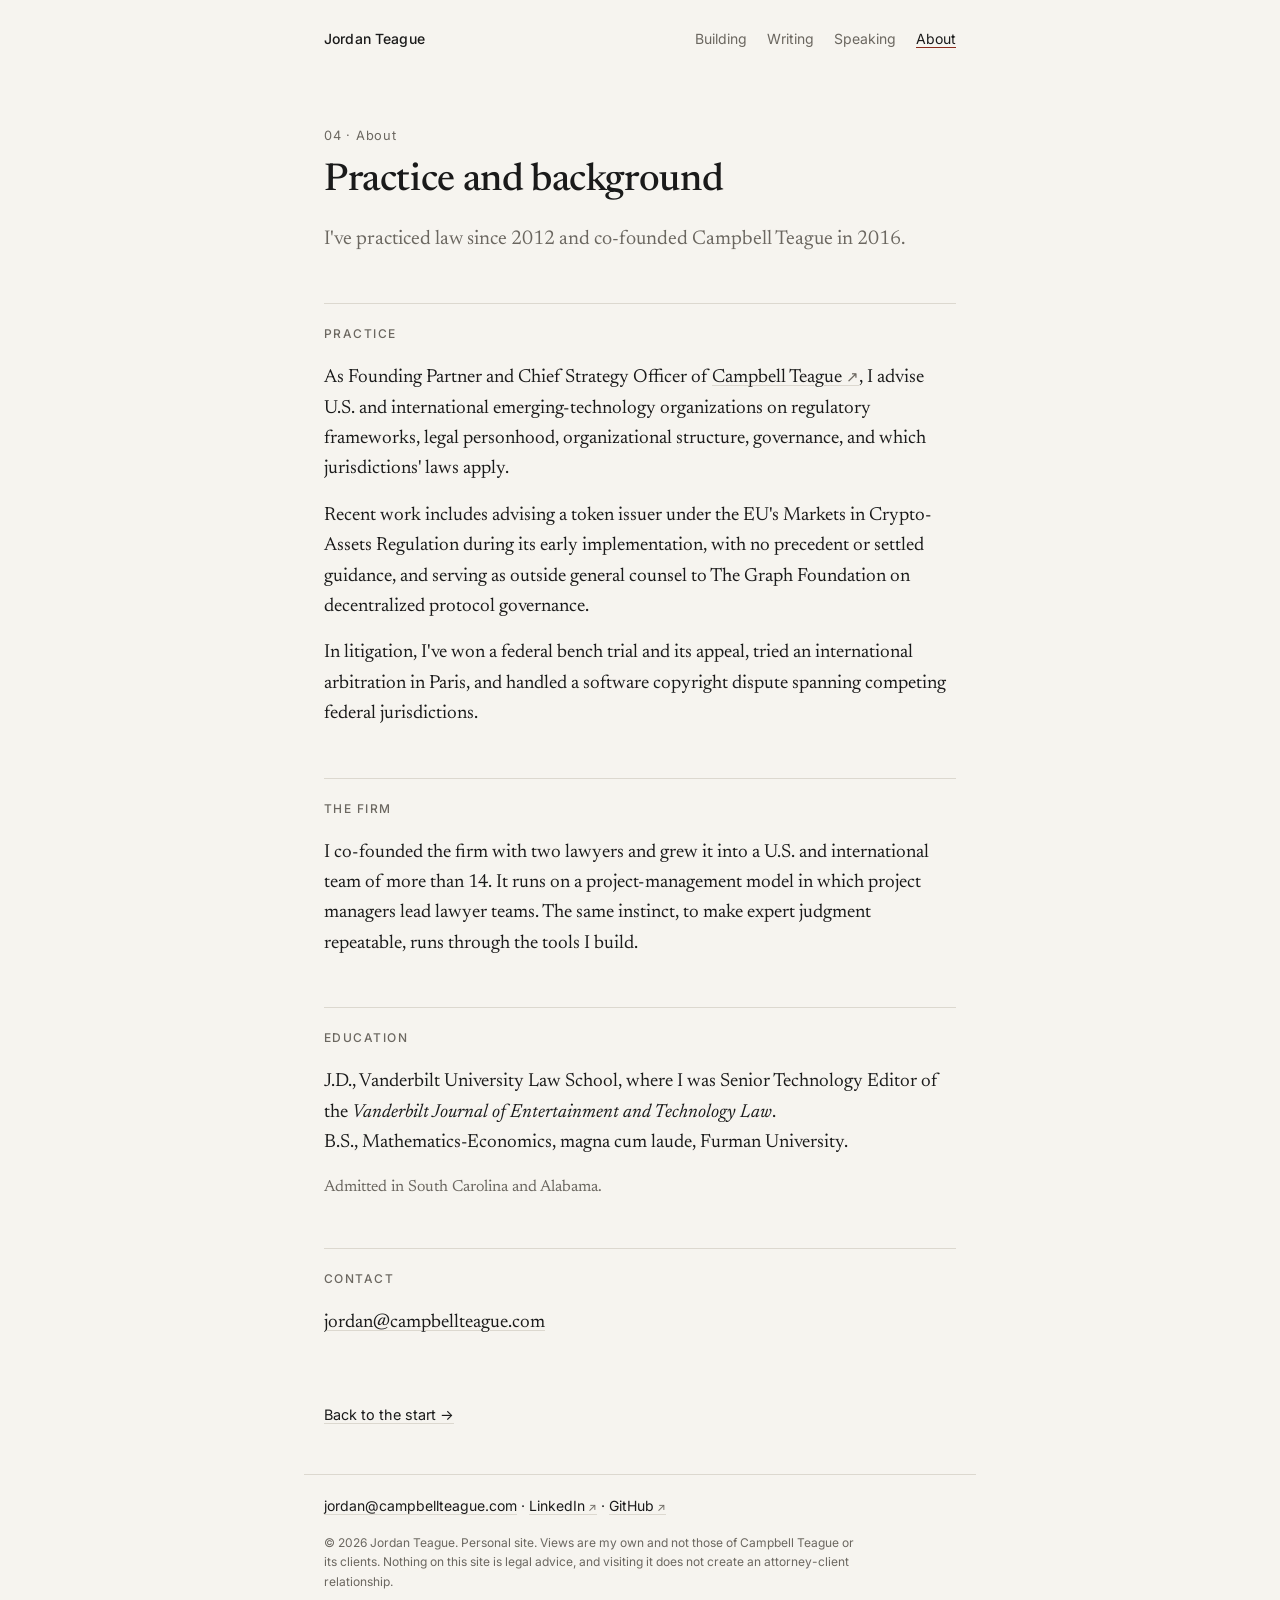
==== about/index.html @ 4590d4e0 "Rework into multi-page layout with numbered sections Co-Authored-By: Claude Opus 5.5 <noreply@anthro" ====
<!doctype html>
<html lang="en">
<head>
<meta charset="utf-8">
<meta name="viewport" content="width=device-width, initial-scale=1">
<title>About · Jordan Teague</title>
<meta name="description" content="Jordan Teague's practice and background.">
<meta name="theme-color" content="#f6f4ef">
<meta property="og:title" content="About · Jordan Teague">
<meta property="og:description" content="Jordan Teague's practice and background.">
<meta property="og:url" content="https://jordanteague.com/about/">
<meta property="og:type" content="website">
<link rel="canonical" href="https://jordanteague.com/about/">
<link rel="icon" href="data:image/svg+xml,%3Csvg xmlns='http://www.w3.org/2000/svg' viewBox='0 0 32 32'%3E%3Crect width='32' height='32' rx='6' fill='%231a1a1a'/%3E%3Ctext x='16' y='22' font-family='Georgia,serif' font-size='17' fill='%23f6f4ef' text-anchor='middle'%3EJT%3C/text%3E%3C/svg%3E">
<link rel="preconnect" href="https://fonts.googleapis.com">
<link rel="preconnect" href="https://fonts.gstatic.com" crossorigin>
<link href="https://fonts.googleapis.com/css2?family=Newsreader:ital,opsz,wght@0,6..72,400;0,6..72,500;1,6..72,400&family=Inter:wght@400;500&display=swap" rel="stylesheet">
<link rel="stylesheet" href="../style.css">
</head>
<body>
<a class="skip" href="#main">Skip to content</a>
<header class="site">
  <a class="name" href="../">Jordan Teague</a>
  <nav><a href="../building/">Building</a><a href="../writing/">Writing</a><a href="../speaking/">Speaking</a><a href="../about/" aria-current="page">About</a></nav>
</header>
<main id="main">
<p class="eyebrow">04 · About</p>
<h1>Practice and background</h1>
<p class="intro">I've practiced law since 2012 and co-founded Campbell Teague in 2016.</p>
<h2>Practice</h2>
<p>As Founding Partner and Chief Strategy Officer of <a href="https://campbellteague.com/jordan-teague/">Campbell Teague<span class="ext" aria-hidden="true"> ↗</span></a>, I advise U.S. and international emerging-technology organizations on regulatory frameworks, legal personhood, organizational structure, governance, and which jurisdictions' laws apply.</p>
<p>Recent work includes advising a token issuer under the EU's Markets in Crypto-Assets Regulation during its early implementation, with no precedent or settled guidance, and serving as outside general counsel to The Graph Foundation on decentralized protocol governance.</p>
<p>In litigation, I've won a federal bench trial and its appeal, tried an international arbitration in Paris, and handled a software copyright dispute spanning competing federal jurisdictions.</p>

<h2>The firm</h2>
<p>I co-founded the firm with two lawyers and grew it into a U.S. and international team of more than 14. It runs on a project-management model in which project managers lead lawyer teams. The same instinct, to make expert judgment repeatable, runs through the tools I build.</p>

<h2>Education</h2>
<p>J.D., Vanderbilt University Law School, where I was Senior Technology Editor of the <i>Vanderbilt Journal of Entertainment and Technology Law</i>.<br>B.S., Mathematics-Economics, magna cum laude, Furman University.</p>
<p class="aside">Admitted in South Carolina and Alabama.</p>

<h2>Contact</h2>
<p><a href="mailto:jordan@campbellteague.com">jordan@campbellteague.com</a></p>

<nav class="pager"><a href="../">Back to the start →</a></nav>
</main>
<footer class="site">
  <p><a href="mailto:jordan@campbellteague.com">jordan@campbellteague.com</a> · <a href="https://www.linkedin.com/in/jordanteague">LinkedIn<span class="ext" aria-hidden="true"> ↗</span></a> · <a href="https://github.com/jordanteague">GitHub<span class="ext" aria-hidden="true"> ↗</span></a></p>
  <p class="fine">© 2026 Jordan Teague. Personal site. Views are my own and not those of Campbell Teague or its clients. Nothing on this site is legal advice, and visiting it does not create an attorney-client relationship.</p>
</footer>
</body>
</html>
---- style.css ----
:root {
  --bg: #f6f4ef;
  --fg: #1a1a1a;
  --muted: #6b6760;
  --rule: #dcd8cf;
  --accent: #8a2c1d;
  --serif: "Newsreader", Georgia, "Times New Roman", serif;
  --sans: "Inter", -apple-system, BlinkMacSystemFont, "Segoe UI", sans-serif;
}
@media (prefers-color-scheme: dark) {
  :root { --bg: #151514; --fg: #e9e6df; --muted: #9a958c; --rule: #2d2c29; --accent: #e08a72; }
}
* { box-sizing: border-box; }
html { -webkit-text-size-adjust: 100%; }
body { margin: 0; background: var(--bg); color: var(--fg); font-family: var(--serif); font-size: 1.1875rem; line-height: 1.6; font-optical-sizing: auto; }
a { color: inherit; text-decoration: underline; text-decoration-color: var(--rule); text-underline-offset: .18em; text-decoration-thickness: 1px; transition: text-decoration-color .15s, color .15s; }
a:hover { text-decoration-color: var(--accent); }
.ext { color: var(--muted); font-size: .8em; }
.skip { position: absolute; left: -9999px; }
.skip:focus { left: 1rem; top: 1rem; background: var(--bg); padding: .5rem; }

header.site, main, footer.site { max-width: 42rem; margin: 0 auto; padding-left: 1.25rem; padding-right: 1.25rem; }
header.site { display: flex; flex-wrap: wrap; align-items: baseline; justify-content: space-between; gap: .5rem 1.5rem; padding-top: 1.75rem; padding-bottom: 1.75rem; font-family: var(--sans); font-size: .875rem; }
header.site .name { font-weight: 500; text-decoration: none; letter-spacing: .01em; }
header.site nav { display: flex; gap: 1.25rem; flex-wrap: wrap; }
header.site nav a { text-decoration: none; color: var(--muted); }
header.site nav a:hover, header.site nav a[aria-current] { color: var(--fg); }
header.site nav a[aria-current] { text-decoration: underline; text-decoration-color: var(--accent); }

main { padding-top: 3rem; padding-bottom: 3rem; }
h1 { font-weight: 500; font-size: 2.4rem; line-height: 1.15; letter-spacing: -.01em; margin: 0 0 1.25rem; }
h1.big { font-size: 2.75rem; margin-bottom: 1.75rem; }
h2 { font-family: var(--sans); font-weight: 500; font-size: .75rem; letter-spacing: .12em; text-transform: uppercase; color: var(--muted); margin: 3rem 0 1.25rem; padding-top: 1.25rem; border-top: 1px solid var(--rule); }
.eyebrow { font-family: var(--sans); font-size: .8rem; letter-spacing: .06em; color: var(--muted); margin: 0 0 .75rem; }
.intro { font-size: 1.25rem; color: var(--muted); margin-bottom: 1rem; }
p { margin: 0 0 1rem; }
ul { list-style: none; margin: 0; padding: 0; }
.aside { color: var(--muted); font-size: 1rem; }

.currently dl { display: grid; grid-template-columns: 7rem 1fr; gap: .6rem 1rem; margin: 0; }
.currently dt { font-weight: 500; }
.currently dd { margin: 0; }

.index li { border-bottom: 1px solid var(--rule); }
.index a { display: grid; grid-template-columns: 2.5rem 7rem 1fr; gap: 1rem; padding: .9rem 0; text-decoration: none; align-items: baseline; }
.index .num { font-family: var(--sans); font-size: .8rem; color: var(--muted); }
.index .sec { font-weight: 500; }
.index .desc { color: var(--muted); font-size: 1.05rem; }
.index a:hover .sec { color: var(--accent); }

.selected li { margin-bottom: 1rem; }
.selected .label, .pubs .meta { display: block; font-family: var(--sans); font-size: .78rem; color: var(--muted); margin: 0 0 .15rem; }

.project h2 { font-family: var(--serif); text-transform: none; letter-spacing: -.005em; font-size: 1.6rem; color: var(--fg); }
.project .meta { display: grid; grid-template-columns: 8rem 1fr; gap: .25rem 1rem; font-family: var(--sans); font-size: .85rem; margin: 0 0 1.25rem; padding: .75rem 0; border-top: 1px dashed var(--rule); border-bottom: 1px dashed var(--rule); }
.project .meta dt { color: var(--muted); }
.project .meta dd { margin: 0; }
.project .links { font-family: var(--sans); font-size: .9rem; }
.plain li { margin-bottom: .9rem; }

.pubs li { padding: 1.1rem 0; border-bottom: 1px solid var(--rule); }
.pubs li:first-child { padding-top: 0; }
.pubs .tag { font-family: var(--sans); font-size: .78rem; color: var(--muted); margin: .3rem 0 0; }
.pubs .title { font-weight: 400; }

.pager { margin-top: 4rem; font-family: var(--sans); font-size: .9rem; }
footer.site { padding-top: 1.25rem; padding-bottom: 3rem; font-family: var(--sans); font-size: .875rem; border-top: 1px solid var(--rule); }
footer.site .fine { color: var(--muted); font-size: .75rem; max-width: 34rem; }

@media (max-width: 560px) {
  body { font-size: 1.0625rem; }
  header.site, main, footer.site { padding-left: 1rem; padding-right: 1rem; }
  h1 { font-size: 2rem; } h1.big { font-size: 2.1rem; }
  .currently dl { grid-template-columns: 1fr; gap: 0; } .currently dd { margin-bottom: .75rem; }
  .index a { grid-template-columns: 2rem 1fr; } .index .desc { grid-column: 2; }
  .project .meta { grid-template-columns: 1fr; } .project .meta dd { margin-bottom: .4rem; }
}
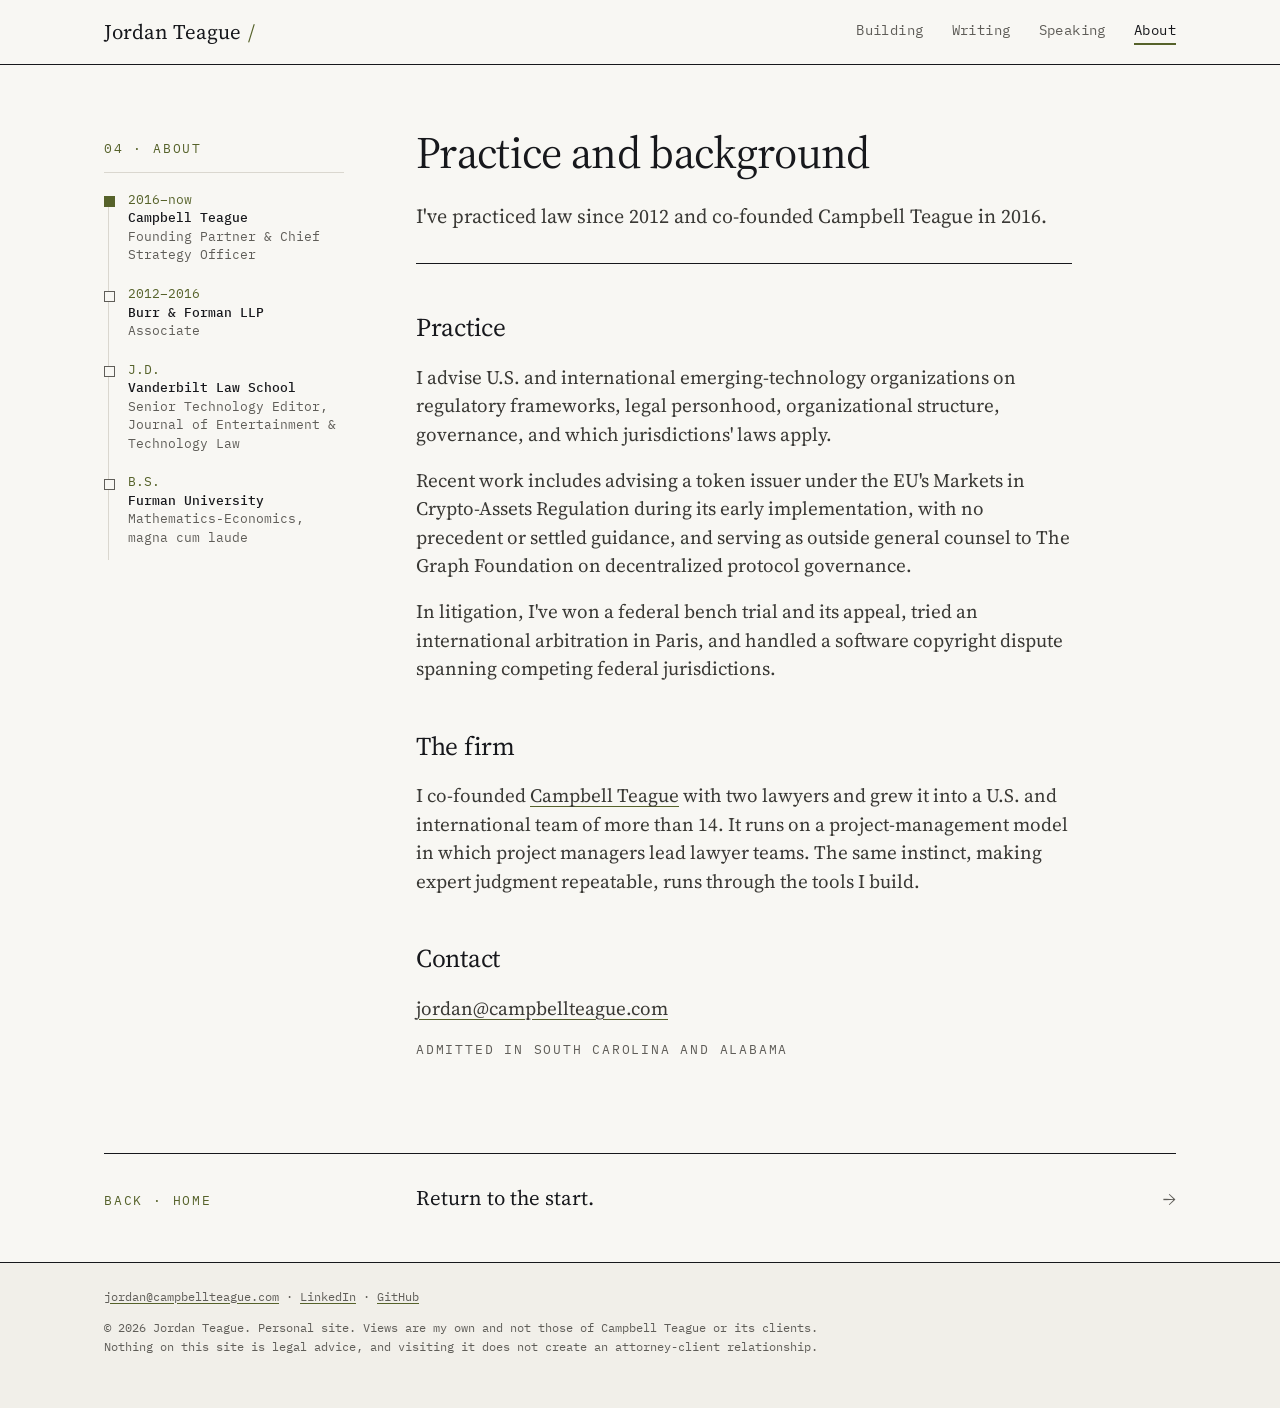
==== commit f3544a79: "Restyle: editorial serif + mono labels, left rail, next band Co-Authored-By: Claude Opus 5.5 <norepl" ====
--- a/about/index.html
+++ b/about/index.html
@@ -5,7 +5,7 @@
 <meta name="viewport" content="width=device-width, initial-scale=1">
 <title>About · Jordan Teague</title>
 <meta name="description" content="Jordan Teague's practice and background.">
-<meta name="theme-color" content="#f6f4ef">
+<meta name="theme-color" content="#f8f7f3">
 <meta property="og:title" content="About · Jordan Teague">
 <meta property="og:description" content="Jordan Teague's practice and background.">
 <meta property="og:url" content="https://jordanteague.com/about/">
@@ -14,39 +14,39 @@
 <link rel="icon" href="data:image/svg+xml,%3Csvg xmlns='http://www.w3.org/2000/svg' viewBox='0 0 32 32'%3E%3Crect width='32' height='32' rx='6' fill='%231a1a1a'/%3E%3Ctext x='16' y='22' font-family='Georgia,serif' font-size='17' fill='%23f6f4ef' text-anchor='middle'%3EJT%3C/text%3E%3C/svg%3E">
 <link rel="preconnect" href="https://fonts.googleapis.com">
 <link rel="preconnect" href="https://fonts.gstatic.com" crossorigin>
-<link href="https://fonts.googleapis.com/css2?family=Newsreader:ital,opsz,wght@0,6..72,400;0,6..72,500;1,6..72,400&family=Inter:wght@400;500&display=swap" rel="stylesheet">
+<link href="https://fonts.googleapis.com/css2?family=IBM+Plex+Mono:wght@400;500&family=Source+Serif+4:ital,opsz,wght@0,8..60,400;0,8..60,600;1,8..60,400&display=swap" rel="stylesheet">
 <link rel="stylesheet" href="../style.css">
 </head>
 <body>
 <a class="skip" href="#main">Skip to content</a>
-<header class="site">
-  <a class="name" href="../">Jordan Teague</a>
+<header class="site"><div class="wrap">
+  <a class="name" href="../">Jordan Teague<span class="slash" aria-hidden="true"> /</span></a>
   <nav><a href="../building/">Building</a><a href="../writing/">Writing</a><a href="../speaking/">Speaking</a><a href="../about/" aria-current="page">About</a></nav>
-</header>
-<main id="main">
-<p class="eyebrow">04 · About</p>
-<h1>Practice and background</h1>
-<p class="intro">I've practiced law since 2012 and co-founded Campbell Teague in 2016.</p>
+</div></header>
+<main id="main" class="wrap">
+<div class="page">
+  <aside class="rail"><p class="label accent">04 · About</p><p class="rail-note"><ul class="timeline"><li class="on"><span class="yr">2016–now</span><b>Campbell Teague</b><span>Founding Partner & Chief Strategy Officer</span></li><li class=""><span class="yr">2012–2016</span><b>Burr &amp; Forman LLP</b><span>Associate</span></li><li class=""><span class="yr">J.D.</span><b>Vanderbilt Law School</b><span>Senior Technology Editor, Journal of Entertainment &amp; Technology Law</span></li><li class=""><span class="yr">B.S.</span><b>Furman University</b><span>Mathematics-Economics, magna cum laude</span></li></ul></p></aside>
+  <div class="col">
+    <h1>Practice and background</h1>
+    <p class="lead">I've practiced law since 2012 and co-founded Campbell Teague in 2016.</p>
+    
 <h2>Practice</h2>
-<p>As Founding Partner and Chief Strategy Officer of <a href="https://campbellteague.com/jordan-teague/">Campbell Teague<span class="ext" aria-hidden="true"> ↗</span></a>, I advise U.S. and international emerging-technology organizations on regulatory frameworks, legal personhood, organizational structure, governance, and which jurisdictions' laws apply.</p>
+<p>I advise U.S. and international emerging-technology organizations on regulatory frameworks, legal personhood, organizational structure, governance, and which jurisdictions' laws apply.</p>
 <p>Recent work includes advising a token issuer under the EU's Markets in Crypto-Assets Regulation during its early implementation, with no precedent or settled guidance, and serving as outside general counsel to The Graph Foundation on decentralized protocol governance.</p>
 <p>In litigation, I've won a federal bench trial and its appeal, tried an international arbitration in Paris, and handled a software copyright dispute spanning competing federal jurisdictions.</p>
-
 <h2>The firm</h2>
-<p>I co-founded the firm with two lawyers and grew it into a U.S. and international team of more than 14. It runs on a project-management model in which project managers lead lawyer teams. The same instinct, to make expert judgment repeatable, runs through the tools I build.</p>
-
-<h2>Education</h2>
-<p>J.D., Vanderbilt University Law School, where I was Senior Technology Editor of the <i>Vanderbilt Journal of Entertainment and Technology Law</i>.<br>B.S., Mathematics-Economics, magna cum laude, Furman University.</p>
-<p class="aside">Admitted in South Carolina and Alabama.</p>
-
+<p>I co-founded <a href="https://campbellteague.com/jordan-teague/">Campbell Teague</a> with two lawyers and grew it into a U.S. and international team of more than 14. It runs on a project-management model in which project managers lead lawyer teams. The same instinct, making expert judgment repeatable, runs through the tools I build.</p>
 <h2>Contact</h2>
 <p><a href="mailto:jordan@campbellteague.com">jordan@campbellteague.com</a></p>
+<p class="label">Admitted in South Carolina and Alabama</p>
 
-<nav class="pager"><a href="../">Back to the start →</a></nav>
+  </div>
+</div>
+<a class="next" href="../"><span class="label accent">Back · Home</span><span class="teaser">Return to the start.</span><span class="arrow" aria-hidden="true">→</span></a>
 </main>
-<footer class="site">
-  <p><a href="mailto:jordan@campbellteague.com">jordan@campbellteague.com</a> · <a href="https://www.linkedin.com/in/jordanteague">LinkedIn<span class="ext" aria-hidden="true"> ↗</span></a> · <a href="https://github.com/jordanteague">GitHub<span class="ext" aria-hidden="true"> ↗</span></a></p>
-  <p class="fine">© 2026 Jordan Teague. Personal site. Views are my own and not those of Campbell Teague or its clients. Nothing on this site is legal advice, and visiting it does not create an attorney-client relationship.</p>
-</footer>
+<footer class="site"><div class="wrap">
+  <p><a href="mailto:jordan@campbellteague.com">jordan@campbellteague.com</a> · <a href="https://www.linkedin.com/in/jordanteague">LinkedIn</a> · <a href="https://github.com/jordanteague">GitHub</a></p>
+  <p>© 2026 Jordan Teague. Personal site. Views are my own and not those of Campbell Teague or its clients. Nothing on this site is legal advice, and visiting it does not create an attorney-client relationship.</p>
+</div></footer>
 </body>
 </html>
--- a/style.css
+++ b/style.css
@@ -1,77 +1,120 @@
 :root {
-  --bg: #f6f4ef;
-  --fg: #1a1a1a;
-  --muted: #6b6760;
-  --rule: #dcd8cf;
-  --accent: #8a2c1d;
-  --serif: "Newsreader", Georgia, "Times New Roman", serif;
-  --sans: "Inter", -apple-system, BlinkMacSystemFont, "Segoe UI", sans-serif;
+  --bg: #f8f7f3;
+  --band: #f1efe9;
+  --ink: #17181c;
+  --body: #3a3935;
+  --muted: #5f5d58;
+  --hair: #dad7cf;
+  --accent: #56622a;
+  --serif: "Source Serif 4", Georgia, "Times New Roman", serif;
+  --mono: "IBM Plex Mono", ui-monospace, "SFMono-Regular", Menlo, monospace;
+  --wrap: 70rem;
 }
 @media (prefers-color-scheme: dark) {
-  :root { --bg: #151514; --fg: #e9e6df; --muted: #9a958c; --rule: #2d2c29; --accent: #e08a72; }
+  :root { --bg: #141513; --band: #1b1c19; --ink: #ecebe6; --body: #cfcdc6; --muted: #9b998f; --hair: #2e2f2a; --accent: #b3c17f; }
 }
 * { box-sizing: border-box; }
 html { -webkit-text-size-adjust: 100%; }
-body { margin: 0; background: var(--bg); color: var(--fg); font-family: var(--serif); font-size: 1.1875rem; line-height: 1.6; font-optical-sizing: auto; }
-a { color: inherit; text-decoration: underline; text-decoration-color: var(--rule); text-underline-offset: .18em; text-decoration-thickness: 1px; transition: text-decoration-color .15s, color .15s; }
-a:hover { text-decoration-color: var(--accent); }
-.ext { color: var(--muted); font-size: .8em; }
+body { margin: 0; background: var(--bg); color: var(--body); font-family: var(--serif); font-size: 1.1875rem; line-height: 1.5; font-optical-sizing: auto; }
+.wrap { max-width: var(--wrap); margin: 0 auto; padding: 0 1.5rem; }
+a { color: inherit; text-decoration: underline; text-decoration-color: var(--accent); text-decoration-thickness: 1px; text-underline-offset: .2em; }
+a:hover { color: var(--accent); }
+b, h1, h2 { color: var(--ink); font-weight: 600; }
 .skip { position: absolute; left: -9999px; }
-.skip:focus { left: 1rem; top: 1rem; background: var(--bg); padding: .5rem; }
+.skip:focus { left: 1rem; top: 1rem; background: var(--bg); padding: .5rem; z-index: 1; }
+p { margin: 0 0 1.1rem; }
+ul { list-style: none; margin: 0; padding: 0; }
 
-header.site, main, footer.site { max-width: 42rem; margin: 0 auto; padding-left: 1.25rem; padding-right: 1.25rem; }
-header.site { display: flex; flex-wrap: wrap; align-items: baseline; justify-content: space-between; gap: .5rem 1.5rem; padding-top: 1.75rem; padding-bottom: 1.75rem; font-family: var(--sans); font-size: .875rem; }
-header.site .name { font-weight: 500; text-decoration: none; letter-spacing: .01em; }
-header.site nav { display: flex; gap: 1.25rem; flex-wrap: wrap; }
-header.site nav a { text-decoration: none; color: var(--muted); }
-header.site nav a:hover, header.site nav a[aria-current] { color: var(--fg); }
-header.site nav a[aria-current] { text-decoration: underline; text-decoration-color: var(--accent); }
+.label { font-family: var(--mono); font-size: .8rem; letter-spacing: .14em; text-transform: uppercase; color: var(--muted); margin: 0 0 .9rem; }
+.accent { color: var(--accent); }
 
-main { padding-top: 3rem; padding-bottom: 3rem; }
-h1 { font-weight: 500; font-size: 2.4rem; line-height: 1.15; letter-spacing: -.01em; margin: 0 0 1.25rem; }
-h1.big { font-size: 2.75rem; margin-bottom: 1.75rem; }
-h2 { font-family: var(--sans); font-weight: 500; font-size: .75rem; letter-spacing: .12em; text-transform: uppercase; color: var(--muted); margin: 3rem 0 1.25rem; padding-top: 1.25rem; border-top: 1px solid var(--rule); }
-.eyebrow { font-family: var(--sans); font-size: .8rem; letter-spacing: .06em; color: var(--muted); margin: 0 0 .75rem; }
-.intro { font-size: 1.25rem; color: var(--muted); margin-bottom: 1rem; }
-p { margin: 0 0 1rem; }
-ul { list-style: none; margin: 0; padding: 0; }
-.aside { color: var(--muted); font-size: 1rem; }
+/* Header */
+header.site { border-bottom: 1px solid var(--ink); }
+header.site .wrap { display: flex; flex-wrap: wrap; justify-content: space-between; align-items: center; gap: .5rem 2rem; min-height: 4rem; padding-top: .75rem; padding-bottom: .75rem; }
+header.site .name { font-family: var(--serif); font-size: 1.3rem; color: var(--ink); text-decoration: none; }
+header.site .slash { color: var(--accent); margin-left: .15rem; }
+header.site nav { display: flex; flex-wrap: wrap; gap: 1.75rem; font-family: var(--mono); font-size: .875rem; letter-spacing: .03em; }
+header.site nav a { color: var(--muted); text-decoration: none; padding-bottom: 2px; border-bottom: 2px solid transparent; }
+header.site nav a:hover { color: var(--ink); }
+header.site nav a[aria-current] { color: var(--ink); border-bottom-color: var(--accent); }
 
-.currently dl { display: grid; grid-template-columns: 7rem 1fr; gap: .6rem 1rem; margin: 0; }
-.currently dt { font-weight: 500; }
-.currently dd { margin: 0; }
+/* Home */
+.hero { max-width: 40rem; padding: 4.5rem 0 3rem; }
+h1 { font-weight: 400; letter-spacing: -.015em; line-height: 1.08; margin: 0 0 1.5rem; font-size: 2.8rem; }
+h1.big { font-size: clamp(2.4rem, 5.5vw, 3.6rem); line-height: 1.04; margin-bottom: 2rem; }
+.callout { display: block; border-left: 3px solid var(--accent); padding: .35rem 0 .35rem 1rem; margin: 0 0 2rem; font-size: 1.15rem; color: var(--ink); text-decoration-color: var(--accent); }
+.hero .label { margin-top: 1.75rem; }
 
-.index li { border-bottom: 1px solid var(--rule); }
-.index a { display: grid; grid-template-columns: 2.5rem 7rem 1fr; gap: 1rem; padding: .9rem 0; text-decoration: none; align-items: baseline; }
-.index .num { font-family: var(--sans); font-size: .8rem; color: var(--muted); }
-.index .sec { font-weight: 500; }
-.index .desc { color: var(--muted); font-size: 1.05rem; }
-.index a:hover .sec { color: var(--accent); }
+.currently { display: grid; grid-template-columns: 1fr 1fr 1fr 1fr; gap: 1.5rem 2.5rem; border-top: 1px solid var(--hair); padding: 1.5rem 0 1rem; font-size: 1.05rem; }
+.currently .label { margin-top: .3rem; }
 
-.selected li { margin-bottom: 1rem; }
-.selected .label, .pubs .meta { display: block; font-family: var(--sans); font-size: .78rem; color: var(--muted); margin: 0 0 .15rem; }
+.index-wrap { border-top: 1px solid var(--ink); }
+.index li { border-bottom: 1px solid var(--hair); }
+.index a { display: grid; grid-template-columns: 4rem 11rem 1fr 2rem; gap: 1rem; align-items: baseline; padding: 1.4rem 0; text-decoration: none; }
+.index .num { font-family: var(--mono); font-size: .85rem; color: var(--accent); }
+.index .sec { font-size: 1.45rem; color: var(--ink); }
+.index .desc { color: var(--body); }
+.index .arrow { text-align: right; color: var(--muted); }
+.index a:hover .sec, .index a:hover .arrow { color: var(--accent); }
 
-.project h2 { font-family: var(--serif); text-transform: none; letter-spacing: -.005em; font-size: 1.6rem; color: var(--fg); }
-.project .meta { display: grid; grid-template-columns: 8rem 1fr; gap: .25rem 1rem; font-family: var(--sans); font-size: .85rem; margin: 0 0 1.25rem; padding: .75rem 0; border-top: 1px dashed var(--rule); border-bottom: 1px dashed var(--rule); }
+/* Interior pages */
+.page { display: grid; grid-template-columns: 15rem minmax(0, 41rem); gap: 0 4.5rem; padding: 4rem 0 2rem; }
+.rail { padding-top: .6rem; }
+.rail .label { padding-bottom: .9rem; border-bottom: 1px solid var(--hair); }
+.rail-note { font-family: var(--mono); font-size: .85rem; line-height: 1.6; color: var(--muted); }
+.lead { font-size: 1.25rem; color: var(--body); padding-bottom: 2rem; margin-bottom: 0; border-bottom: 1px solid var(--ink); }
+.col h2 { font-size: 1.6rem; font-weight: 400; letter-spacing: -.01em; margin: 2.75rem 0 1rem; }
+
+.project { padding: 2.5rem 0; border-bottom: 1px solid var(--hair); }
+.project h2 { font-size: 2rem; margin: 0 0 1rem; }
+.project .meta { margin: 1.5rem 0 0; display: grid; grid-template-columns: repeat(2, 1fr); gap: 1rem 2rem; font-family: var(--mono); font-size: .82rem; line-height: 1.5; }
 .project .meta dt { color: var(--muted); }
-.project .meta dd { margin: 0; }
-.project .links { font-family: var(--sans); font-size: .9rem; }
-.plain li { margin-bottom: .9rem; }
+.project .meta dd { margin: 0; color: var(--ink); overflow-wrap: anywhere; }
+.plain li { margin-bottom: 1rem; }
 
-.pubs li { padding: 1.1rem 0; border-bottom: 1px solid var(--rule); }
-.pubs li:first-child { padding-top: 0; }
-.pubs .tag { font-family: var(--sans); font-size: .78rem; color: var(--muted); margin: .3rem 0 0; }
-.pubs .title { font-weight: 400; }
+.entries li { display: grid; grid-template-columns: 11rem 1fr; gap: 1.5rem; padding: 1.4rem 0; border-bottom: 1px solid var(--hair); }
+.entries .when { font-family: var(--mono); font-size: .8rem; color: var(--muted); margin: .35rem 0 0; line-height: 1.5; }
+.entries .t { font-size: 1.3rem; line-height: 1.3; color: var(--ink); margin: 0 0 .35rem; }
+.entries .note { color: var(--muted); font-size: 1rem; margin: 0; }
 
-.pager { margin-top: 4rem; font-family: var(--sans); font-size: .9rem; }
-footer.site { padding-top: 1.25rem; padding-bottom: 3rem; font-family: var(--sans); font-size: .875rem; border-top: 1px solid var(--rule); }
-footer.site .fine { color: var(--muted); font-size: .75rem; max-width: 34rem; }
+.timeline { position: relative; margin-top: .5rem; font-family: var(--mono); font-size: .8rem; line-height: 1.45; }
+.timeline::before { content: ""; position: absolute; left: 4px; top: .5rem; bottom: .5rem; width: 1px; background: var(--hair); }
+.timeline li { position: relative; padding: 0 0 1.25rem 1.5rem; color: var(--muted); }
+.timeline li::before { content: ""; position: absolute; left: 0; top: .35rem; width: 9px; height: 9px; border: 1px solid var(--muted); background: var(--bg); }
+.timeline li.on::before { background: var(--accent); border-color: var(--accent); }
+.timeline .yr { display: block; color: var(--accent); }
+.timeline b { display: block; font-weight: 500; }
 
+/* Next band */
+.next { display: grid; grid-template-columns: 15rem 1fr 2rem; gap: 0 4.5rem; align-items: baseline; border-top: 1px solid var(--ink); padding: 1.75rem 0 3rem; margin-top: 3rem; text-decoration: none; }
+.next .label { margin: 0; }
+.next .teaser { font-size: 1.3rem; color: var(--ink); }
+.next .arrow { text-align: right; color: var(--muted); }
+.next:hover .teaser, .next:hover .arrow { color: var(--accent); }
+
+/* Footer */
+footer.site { border-top: 1px solid var(--ink); background: var(--band); font-family: var(--mono); font-size: .75rem; line-height: 1.6; color: var(--muted); }
+footer.site .wrap { padding-top: 1.5rem; padding-bottom: 2.5rem; }
+footer.site p { max-width: 46rem; margin-bottom: .75rem; }
+
+@media (max-width: 860px) {
+  .currently { grid-template-columns: 1fr; gap: .25rem; }
+  .page, .next { grid-template-columns: 1fr; gap: 0; }
+  .page { padding-top: 2.5rem; }
+  .rail { margin-bottom: 1.5rem; }
+  .rail .timeline { display: none; }
+  .next .arrow { display: none; }
+  .next .teaser { margin-top: .5rem; }
+}
 @media (max-width: 560px) {
   body { font-size: 1.0625rem; }
-  header.site, main, footer.site { padding-left: 1rem; padding-right: 1rem; }
-  h1 { font-size: 2rem; } h1.big { font-size: 2.1rem; }
-  .currently dl { grid-template-columns: 1fr; gap: 0; } .currently dd { margin-bottom: .75rem; }
-  .index a { grid-template-columns: 2rem 1fr; } .index .desc { grid-column: 2; }
-  .project .meta { grid-template-columns: 1fr; } .project .meta dd { margin-bottom: .4rem; }
+  .wrap { padding: 0 1rem; }
+  header.site nav { gap: 1.1rem; font-size: .8rem; }
+  .hero { padding-top: 2.75rem; }
+  h1 { font-size: 2.1rem; }
+  .index a { grid-template-columns: 2.5rem 1fr; gap: .25rem .75rem; }
+  .index .desc { grid-column: 2; font-size: .95rem; }
+  .index .arrow { display: none; }
+  .entries li { grid-template-columns: 1fr; gap: .25rem; }
+  .project .meta { grid-template-columns: 1fr; }
 }
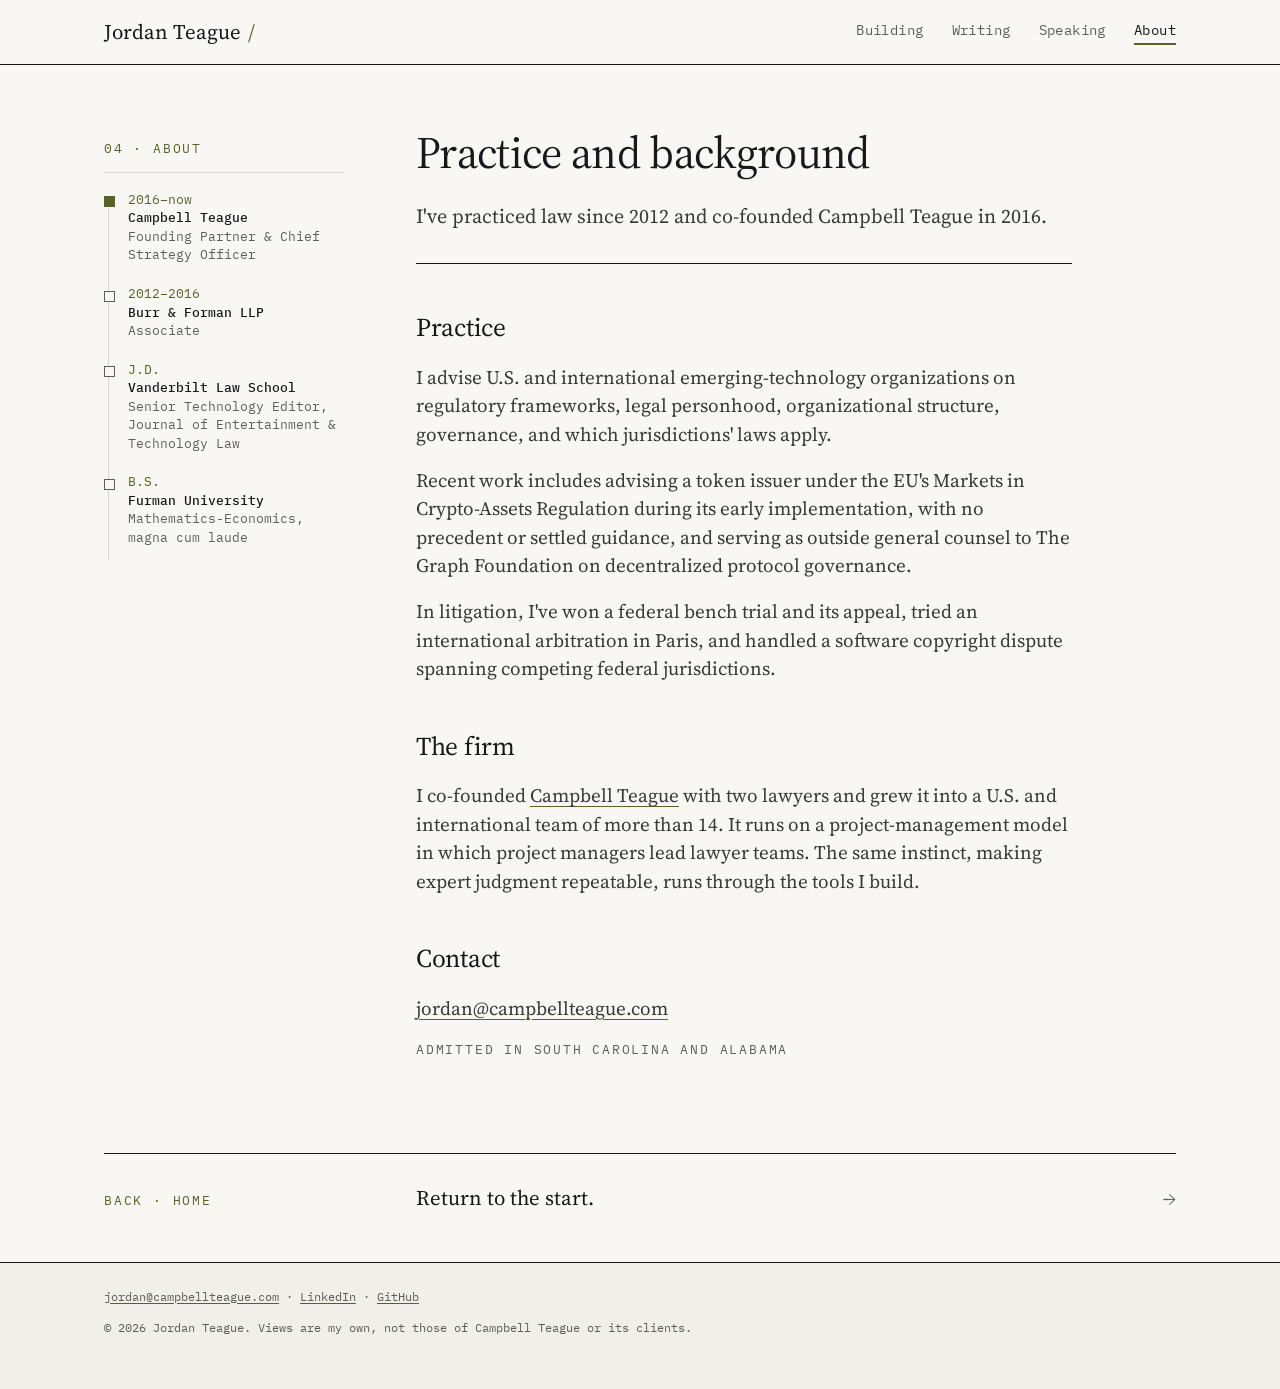
==== commit 68e7b3bc: "Trim footer disclaimer Co-Authored-By: Claude Opus 5.5 <noreply@anthropic.com> Claude-Session: https" ====
--- a/about/index.html
+++ b/about/index.html
@@ -46,7 +46,8 @@
 </main>
 <footer class="site"><div class="wrap">
   <p><a href="mailto:jordan@campbellteague.com">jordan@campbellteague.com</a> · <a href="https://www.linkedin.com/in/jordanteague">LinkedIn</a> · <a href="https://github.com/jordanteague">GitHub</a></p>
-  <p>© 2026 Jordan Teague. Personal site. Views are my own and not those of Campbell Teague or its clients. Nothing on this site is legal advice, and visiting it does not create an attorney-client relationship.</p>
+  <p>© 2026 Jordan Teague. Views are my own, not those of Campbell Teague or its clients.</p>
 </div></footer>
+<!-- Cloudflare Web Analytics --><script type='module' src='https://static.cloudflareinsights.com/beacon.min.js' data-cf-beacon='{"token": "ef8682fee25f40e693a119872f97f20d"}'></script><!-- End Cloudflare Web Analytics -->
 </body>
 </html>
--- a/style.css
+++ b/style.css
@@ -118,3 +118,14 @@
   .entries li { grid-template-columns: 1fr; gap: .25rem; }
   .project .meta { grid-template-columns: 1fr; }
 }
+
+/* Portrait */
+.hero { max-width: none; display: grid; grid-template-columns: minmax(0, 40rem) 16.5rem; justify-content: space-between; gap: 3rem; align-items: start; }
+.portrait { margin: .4rem 0 0; }
+.portrait img { display: block; width: 100%; height: auto; aspect-ratio: 1; object-fit: cover; }
+.portrait figcaption { display: flex; justify-content: space-between; font-family: var(--mono); font-size: .78rem; color: var(--muted); margin-top: .6rem; }
+@media (max-width: 860px) {
+  .hero { grid-template-columns: 1fr; gap: 0; }
+  .portrait { order: -1; width: 9rem; margin-bottom: 2rem; }
+  .portrait figcaption { display: none; }
+}
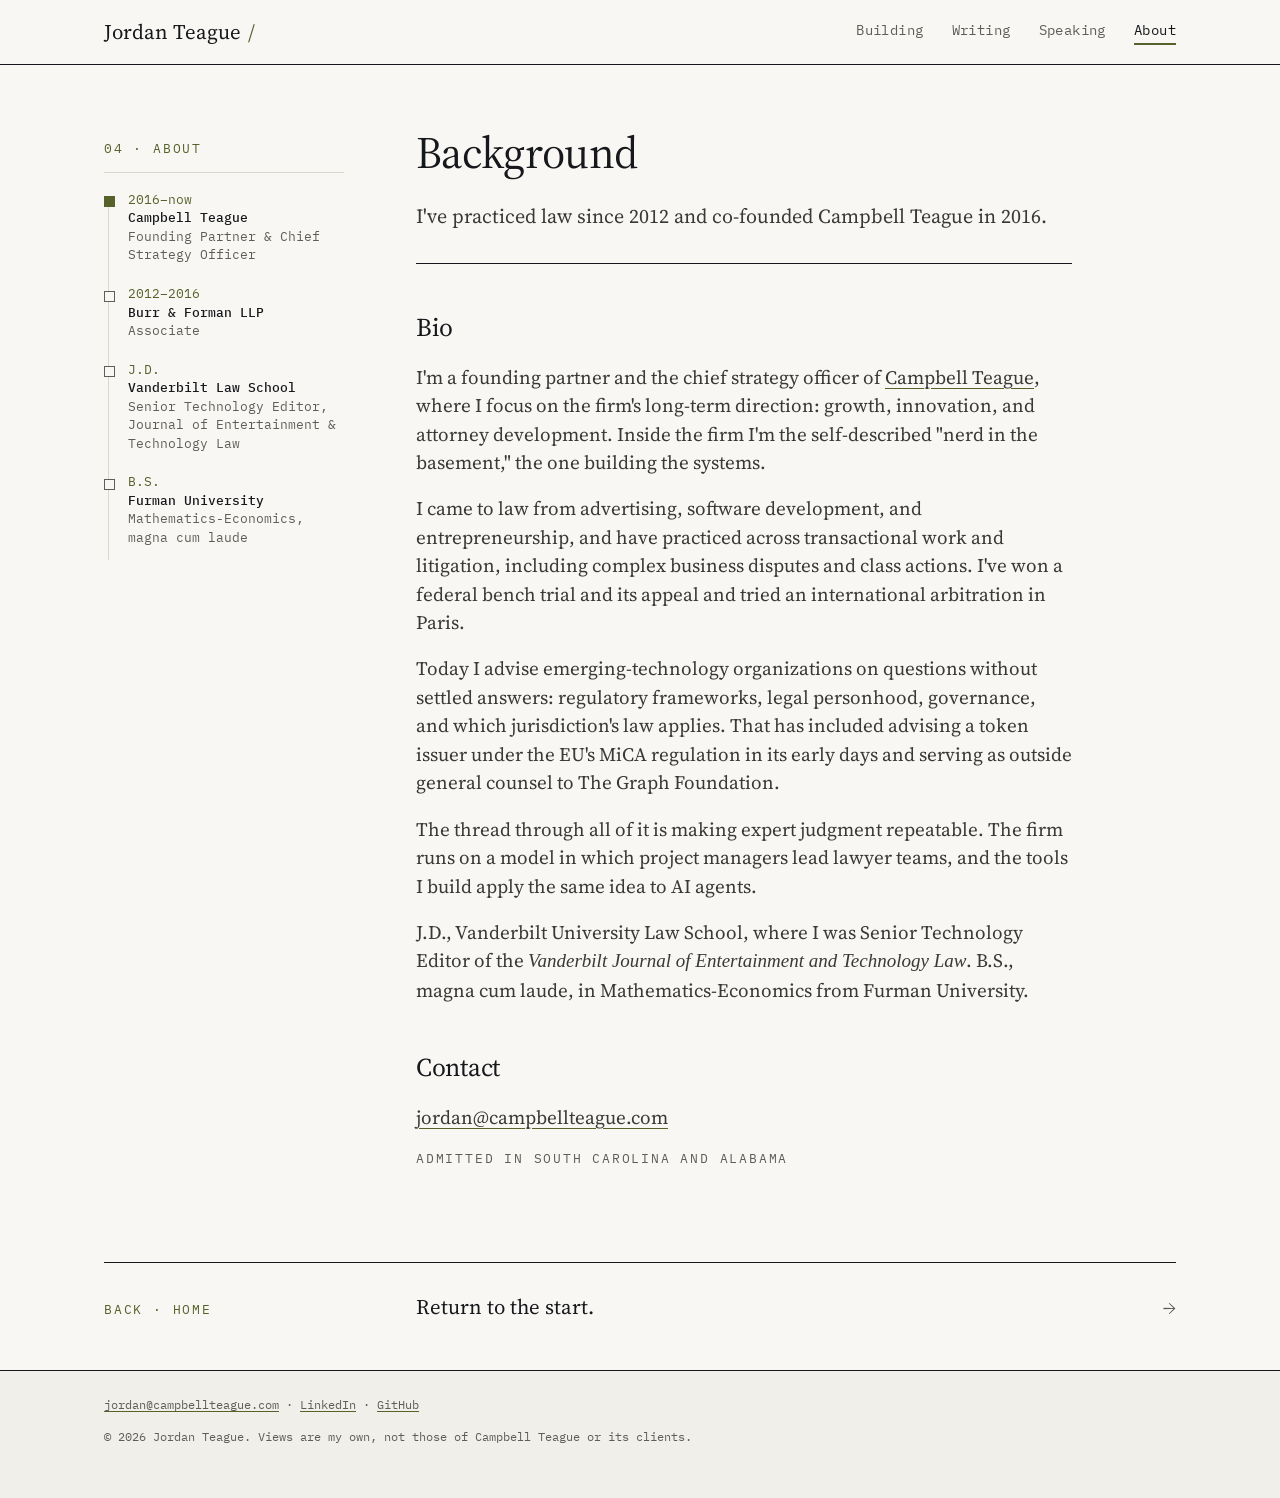
==== commit 52054501: "Replace Practice with bio on About page Co-Authored-By: Claude Opus 5.5 <noreply@anthropic.com> Clau" ====
--- a/about/index.html
+++ b/about/index.html
@@ -27,15 +27,15 @@
 <div class="page">
   <aside class="rail"><p class="label accent">04 · About</p><p class="rail-note"><ul class="timeline"><li class="on"><span class="yr">2016–now</span><b>Campbell Teague</b><span>Founding Partner & Chief Strategy Officer</span></li><li class=""><span class="yr">2012–2016</span><b>Burr &amp; Forman LLP</b><span>Associate</span></li><li class=""><span class="yr">J.D.</span><b>Vanderbilt Law School</b><span>Senior Technology Editor, Journal of Entertainment &amp; Technology Law</span></li><li class=""><span class="yr">B.S.</span><b>Furman University</b><span>Mathematics-Economics, magna cum laude</span></li></ul></p></aside>
   <div class="col">
-    <h1>Practice and background</h1>
+    <h1>Background</h1>
     <p class="lead">I've practiced law since 2012 and co-founded Campbell Teague in 2016.</p>
     
-<h2>Practice</h2>
-<p>I advise U.S. and international emerging-technology organizations on regulatory frameworks, legal personhood, organizational structure, governance, and which jurisdictions' laws apply.</p>
-<p>Recent work includes advising a token issuer under the EU's Markets in Crypto-Assets Regulation during its early implementation, with no precedent or settled guidance, and serving as outside general counsel to The Graph Foundation on decentralized protocol governance.</p>
-<p>In litigation, I've won a federal bench trial and its appeal, tried an international arbitration in Paris, and handled a software copyright dispute spanning competing federal jurisdictions.</p>
-<h2>The firm</h2>
-<p>I co-founded <a href="https://campbellteague.com/jordan-teague/">Campbell Teague</a> with two lawyers and grew it into a U.S. and international team of more than 14. It runs on a project-management model in which project managers lead lawyer teams. The same instinct, making expert judgment repeatable, runs through the tools I build.</p>
+<h2>Bio</h2>
+<p>I'm a founding partner and the chief strategy officer of <a href="https://campbellteague.com/jordan-teague/">Campbell Teague</a>, where I focus on the firm's long-term direction: growth, innovation, and attorney development. Inside the firm I'm the self-described "nerd in the basement," the one building the systems.</p>
+<p>I came to law from advertising, software development, and entrepreneurship, and have practiced across transactional work and litigation, including complex business disputes and class actions. I've won a federal bench trial and its appeal and tried an international arbitration in Paris.</p>
+<p>Today I advise emerging-technology organizations on questions without settled answers: regulatory frameworks, legal personhood, governance, and which jurisdiction's law applies. That has included advising a token issuer under the EU's MiCA regulation in its early days and serving as outside general counsel to The Graph Foundation.</p>
+<p>The thread through all of it is making expert judgment repeatable. The firm runs on a model in which project managers lead lawyer teams, and the tools I build apply the same idea to AI agents.</p>
+<p>J.D., Vanderbilt University Law School, where I was Senior Technology Editor of the <i>Vanderbilt Journal of Entertainment and Technology Law</i>. B.S., magna cum laude, in Mathematics-Economics from Furman University.</p>
 <h2>Contact</h2>
 <p><a href="mailto:jordan@campbellteague.com">jordan@campbellteague.com</a></p>
 <p class="label">Admitted in South Carolina and Alabama</p>
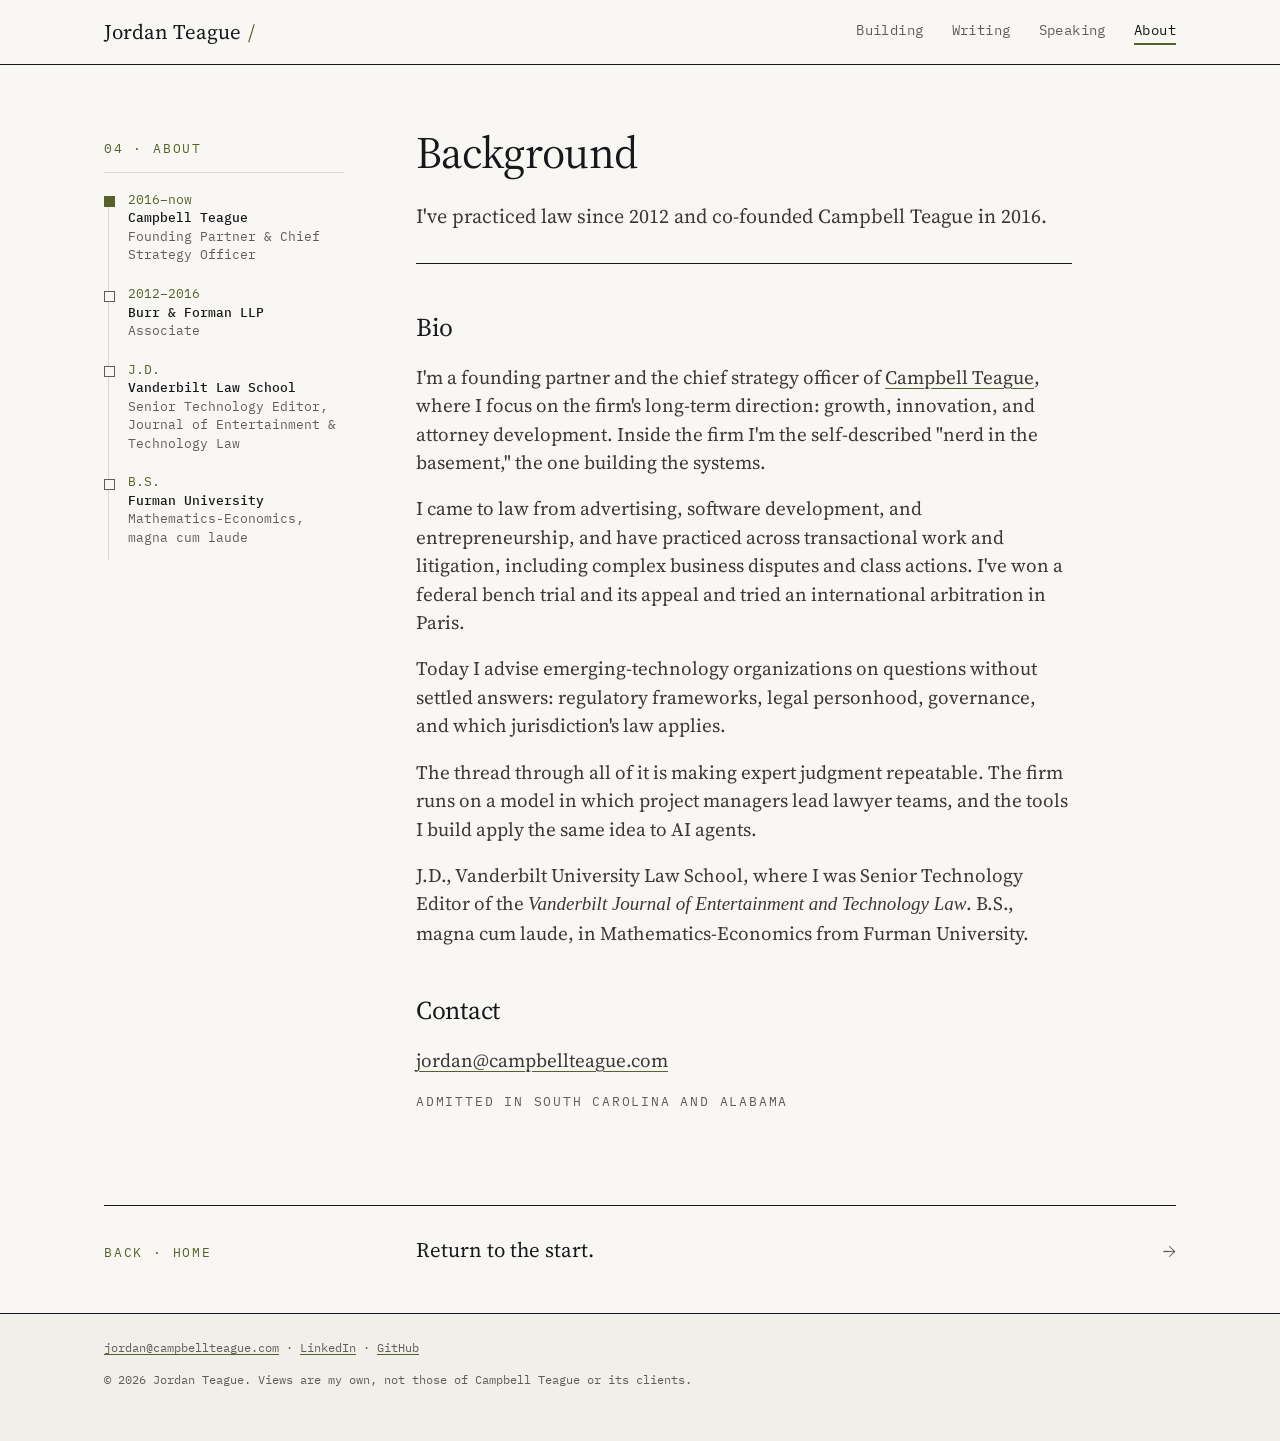
==== commit 01f22755: "Trim bio Co-Authored-By: Claude Opus 5.5 <noreply@anthropic.com> Claude-Session: https://claude.ai/c" ====
--- a/about/index.html
+++ b/about/index.html
@@ -33,7 +33,7 @@
 <h2>Bio</h2>
 <p>I'm a founding partner and the chief strategy officer of <a href="https://campbellteague.com/jordan-teague/">Campbell Teague</a>, where I focus on the firm's long-term direction: growth, innovation, and attorney development. Inside the firm I'm the self-described "nerd in the basement," the one building the systems.</p>
 <p>I came to law from advertising, software development, and entrepreneurship, and have practiced across transactional work and litigation, including complex business disputes and class actions. I've won a federal bench trial and its appeal and tried an international arbitration in Paris.</p>
-<p>Today I advise emerging-technology organizations on questions without settled answers: regulatory frameworks, legal personhood, governance, and which jurisdiction's law applies. That has included advising a token issuer under the EU's MiCA regulation in its early days and serving as outside general counsel to The Graph Foundation.</p>
+<p>Today I advise emerging-technology organizations on questions without settled answers: regulatory frameworks, legal personhood, governance, and which jurisdiction's law applies.</p>
 <p>The thread through all of it is making expert judgment repeatable. The firm runs on a model in which project managers lead lawyer teams, and the tools I build apply the same idea to AI agents.</p>
 <p>J.D., Vanderbilt University Law School, where I was Senior Technology Editor of the <i>Vanderbilt Journal of Entertainment and Technology Law</i>. B.S., magna cum laude, in Mathematics-Economics from Furman University.</p>
 <h2>Contact</h2>
